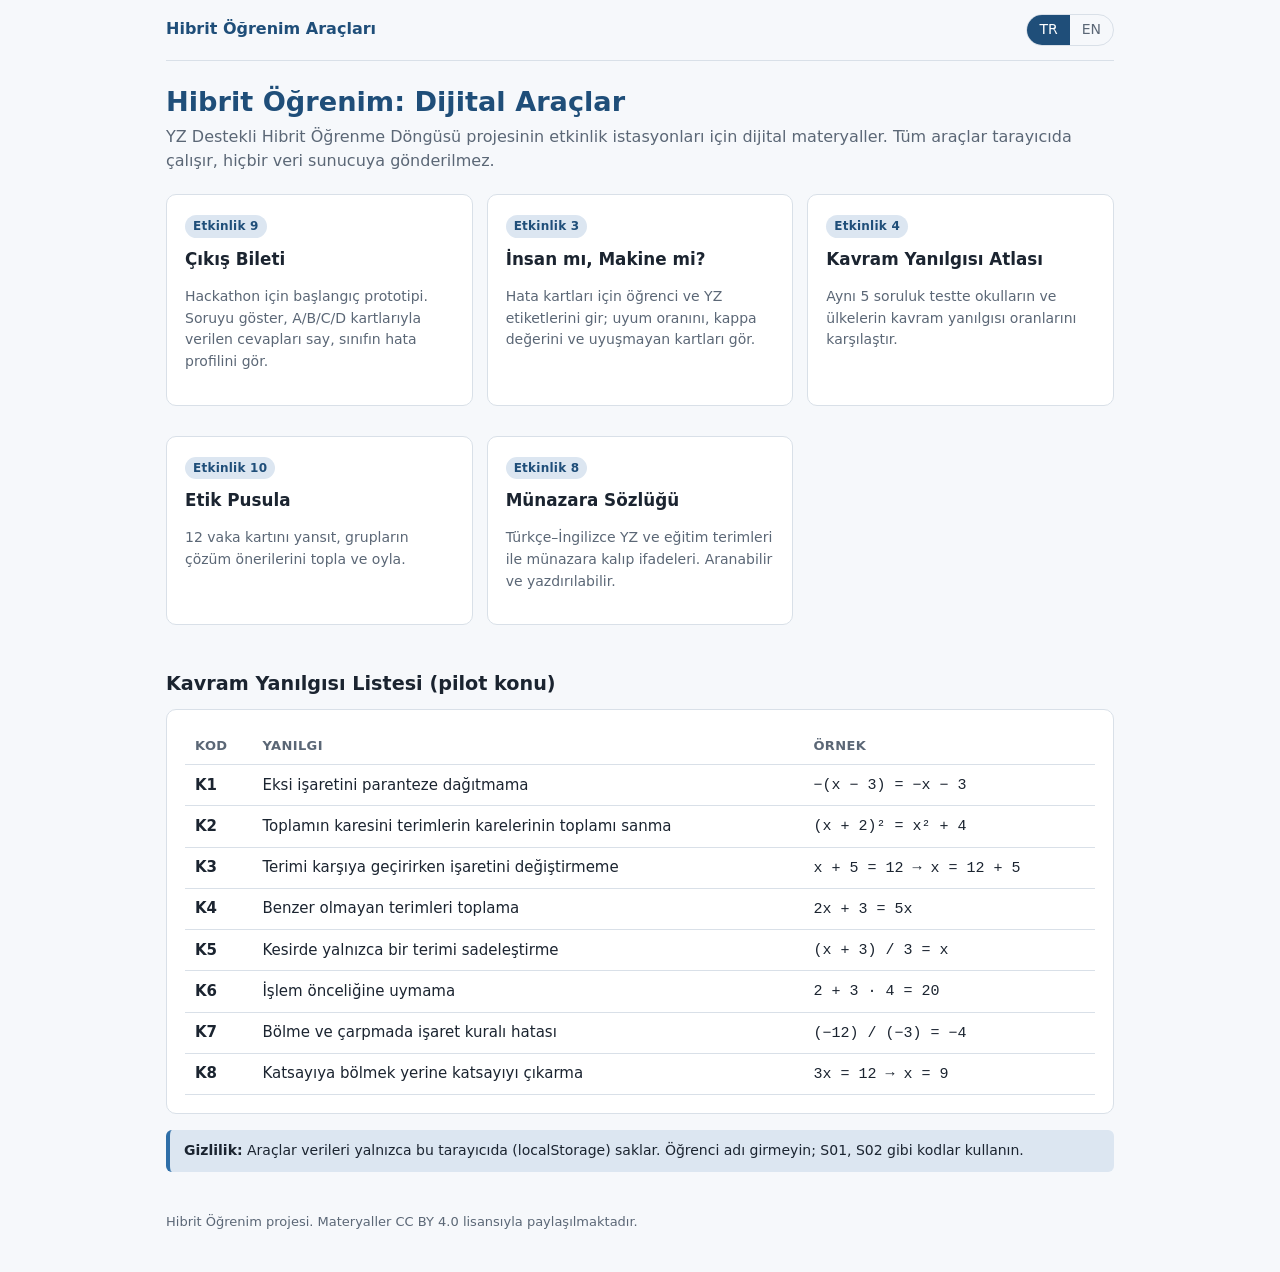
==== index.html @ b0fda3ae "Hibrit Öğrenim dijital araçları: çıkış bileti, etiket karşılaştırma, atlas, etik pusula, sözlük Co-A" ====
<!doctype html>
<html lang="tr">
<head>
<meta charset="utf-8">
<meta name="viewport" content="width=device-width, initial-scale=1">
<title>Hibrit Öğrenim Araçları</title>
<link rel="stylesheet" href="assets/style.css">
</head>
<body>
<div class="wrap">
  <h1 data-en="Hybrid Learning: Digital Tools">Hibrit Öğrenim: Dijital Araçlar</h1>
  <p class="lead" data-en="Digital materials for the activity stations of the AI-Assisted Hybrid Learning Loop project. Every tool runs in the browser; no data is sent to any server.">YZ Destekli Hibrit Öğrenme Döngüsü projesinin etkinlik istasyonları için dijital materyaller. Tüm araçlar tarayıcıda çalışır, hiçbir veri sunucuya gönderilmez.</p>

  <div class="grid">
    <a class="card tool" href="cikis-bileti/">
      <span class="tag" data-en="Station 9">Etkinlik 9</span>
      <h3 data-en="Exit Ticket">Çıkış Bileti</h3>
      <p class="muted small" data-en="Starter prototype for the hackathon. Show a question, count answers with A/B/C/D cards and get the class error profile.">Hackathon için başlangıç prototipi. Soruyu göster, A/B/C/D kartlarıyla verilen cevapları say, sınıfın hata profilini gör.</p>
    </a>
    <a class="card tool" href="etiket-karsilastirma/">
      <span class="tag" data-en="Station 3">Etkinlik 3</span>
      <h3 data-en="Human or Machine?">İnsan mı, Makine mi?</h3>
      <p class="muted small" data-en="Enter student and AI labels for the error cards; see agreement rate, kappa and mismatches.">Hata kartları için öğrenci ve YZ etiketlerini gir; uyum oranını, kappa değerini ve uyuşmayan kartları gör.</p>
    </a>
    <a class="card tool" href="atlas/">
      <span class="tag" data-en="Station 4">Etkinlik 4</span>
      <h3 data-en="Misconception Atlas">Kavram Yanılgısı Atlası</h3>
      <p class="muted small" data-en="Compare the misconception rates of schools and countries on the same 5-question test.">Aynı 5 soruluk testte okulların ve ülkelerin kavram yanılgısı oranlarını karşılaştır.</p>
    </a>
    <a class="card tool" href="etik-pusula/">
      <span class="tag" data-en="Station 10">Etkinlik 10</span>
      <h3 data-en="Ethics Compass">Etik Pusula</h3>
      <p class="muted small" data-en="Project the 12 case cards, collect group proposals and vote.">12 vaka kartını yansıt, grupların çözüm önerilerini topla ve oyla.</p>
    </a>
    <a class="card tool" href="sozluk/">
      <span class="tag" data-en="Station 8">Etkinlik 8</span>
      <h3 data-en="Debate Glossary">Münazara Sözlüğü</h3>
      <p class="muted small" data-en="Turkish–English AI and education terms plus debate phrases. Searchable and printable.">Türkçe–İngilizce YZ ve eğitim terimleri ile münazara kalıp ifadeleri. Aranabilir ve yazdırılabilir.</p>
    </a>
  </div>

  <h2 data-en="Misconception list (pilot topic)">Kavram Yanılgısı Listesi (pilot konu)</h2>
  <div class="card table-wrap">
    <table id="misc"><thead><tr><th data-en="Code">Kod</th><th data-en="Misconception">Yanılgı</th><th data-en="Example">Örnek</th></tr></thead><tbody></tbody></table>
  </div>

  <div class="note" data-en="<b>Privacy:</b> The tools store data only in this browser (localStorage). Do not enter student names; use codes such as S01, S02.">
    <b>Gizlilik:</b> Araçlar verileri yalnızca bu tarayıcıda (localStorage) saklar. Öğrenci adı girmeyin; S01, S02 gibi kodlar kullanın.
  </div>

  <footer data-en="Hybrid Learning project. Materials are shared under CC BY 4.0.">Hibrit Öğrenim projesi. Materyaller CC BY 4.0 lisansıyla paylaşılmaktadır.</footer>
</div>
<script src="assets/common.js"></script>
<script src="assets/data.js"></script>
<script>
  HO.header('./');
  function render() {
    document.querySelector('#misc tbody').innerHTML = MISC.map(m =>
      '<tr><td><b>' + m.code + '</b></td><td>' + HO.esc(HO.L(m)) + '</td><td><code>' + HO.esc(m.ex) + '</code></td></tr>').join('');
  }
  render(); HO.applyStatic();
  document.addEventListener('langchange', render);
</script>
</body>
</html>
---- assets/style.css ----
:root {
  --bg: #f6f8fb;
  --card: #ffffff;
  --text: #1b2430;
  --muted: #5b6776;
  --line: #d9e0e8;
  --accent: #1f4e79;
  --accent-2: #2f6fa8;
  --accent-soft: #dce6f1;
  --ok: #1e7a4a;
  --ok-soft: #dff3e8;
  --warn: #9a5b00;
  --warn-soft: #fbeed8;
  --bad: #a2332b;
  --bad-soft: #f8e0de;
  --radius: 10px;
}
@media (prefers-color-scheme: dark) {
  :root {
    --bg: #11161d;
    --card: #1a212b;
    --text: #e6ebf1;
    --muted: #9aa6b4;
    --line: #2c3642;
    --accent: #7fb2e5;
    --accent-2: #9cc6ef;
    --accent-soft: #22374d;
    --ok: #6fd19b;
    --ok-soft: #173426;
    --warn: #f0b860;
    --warn-soft: #3a2c14;
    --bad: #f08a80;
    --bad-soft: #3d1d1a;
  }
}
* { box-sizing: border-box; }
html, body { margin: 0; }
body {
  background: var(--bg);
  color: var(--text);
  font: 16px/1.55 system-ui, -apple-system, "Segoe UI", Roboto, Arial, sans-serif;
}
.wrap { max-width: 980px; margin: 0 auto; padding: 0 16px 48px; }
header.top {
  display: flex; align-items: center; justify-content: space-between; gap: 12px;
  padding: 14px 0; border-bottom: 1px solid var(--line); margin-bottom: 24px;
}
header.top a.home { color: var(--accent); text-decoration: none; font-weight: 600; }
.lang { display: inline-flex; border: 1px solid var(--line); border-radius: 999px; overflow: hidden; }
.lang button { border: 0; background: transparent; color: var(--muted); padding: 4px 12px; cursor: pointer; font: inherit; font-size: 14px; }
.lang button.on { background: var(--accent); color: var(--card); }
h1 { font-size: 1.7rem; line-height: 1.25; margin: 0 0 6px; color: var(--accent); }
h2 { font-size: 1.2rem; margin: 28px 0 10px; }
h3 { font-size: 1.05rem; margin: 0 0 6px; }
p.lead { color: var(--muted); margin: 0 0 20px; }
.card {
  background: var(--card); border: 1px solid var(--line); border-radius: var(--radius);
  padding: 18px; margin-bottom: 16px;
}
.grid { display: grid; gap: 14px; grid-template-columns: repeat(auto-fill, minmax(260px, 1fr)); }
a.tool { display: block; text-decoration: none; color: inherit; transition: border-color .15s, transform .15s; }
a.tool:hover { border-color: var(--accent-2); transform: translateY(-2px); }
.tag { display: inline-block; font-size: 12px; font-weight: 600; letter-spacing: .02em; padding: 2px 8px; border-radius: 999px; background: var(--accent-soft); color: var(--accent); margin-bottom: 8px; }
.muted { color: var(--muted); }
.small { font-size: 14px; }
button.btn, a.btn {
  display: inline-flex; align-items: center; justify-content: center; gap: 6px;
  border: 1px solid var(--accent); background: var(--accent); color: var(--card);
  padding: 8px 14px; border-radius: 8px; font: inherit; font-size: 15px; cursor: pointer; text-decoration: none;
}
button.btn.ghost, a.btn.ghost { background: transparent; color: var(--accent); }
button.btn:disabled { opacity: .45; cursor: not-allowed; }
.row { display: flex; flex-wrap: wrap; gap: 10px; align-items: center; }
select, input[type=text], input[type=number], textarea {
  font: inherit; color: var(--text); background: var(--card);
  border: 1px solid var(--line); border-radius: 8px; padding: 7px 10px; max-width: 100%;
}
textarea { width: 100%; min-height: 70px; }
.table-wrap { overflow-x: auto; }
table { border-collapse: collapse; width: 100%; font-size: 15px; }
th, td { border-bottom: 1px solid var(--line); padding: 8px 10px; text-align: left; vertical-align: middle; }
th { color: var(--muted); font-weight: 600; font-size: 13px; text-transform: uppercase; letter-spacing: .03em; }
.stat { font-size: 2rem; font-weight: 700; color: var(--accent); line-height: 1.1; }
.stats { display: grid; gap: 12px; grid-template-columns: repeat(auto-fit, minmax(150px, 1fr)); }
.bar { height: 14px; border-radius: 4px; background: var(--accent-2); min-width: 2px; }
.bar.bad { background: var(--bad); }
.bar.ok { background: var(--ok); }
.barrow { display: grid; grid-template-columns: 150px 1fr 56px; gap: 10px; align-items: center; margin: 6px 0; font-size: 14px; }
@media (max-width: 560px) { .barrow { grid-template-columns: 90px 1fr 48px; } }
.pill-ok { background: var(--ok-soft); color: var(--ok); padding: 2px 8px; border-radius: 6px; font-size: 13px; font-weight: 600; }
.pill-bad { background: var(--bad-soft); color: var(--bad); padding: 2px 8px; border-radius: 6px; font-size: 13px; font-weight: 600; }
.pill-warn { background: var(--warn-soft); color: var(--warn); padding: 2px 8px; border-radius: 6px; font-size: 13px; font-weight: 600; }
.big { font-size: clamp(1.4rem, 4vw, 2.4rem); font-weight: 700; line-height: 1.3; }
.counter { display: grid; grid-template-columns: 1fr auto auto auto; gap: 8px; align-items: center; padding: 10px 0; border-bottom: 1px solid var(--line); }
.counter .n { min-width: 2.2em; text-align: center; font-size: 1.4rem; font-weight: 700; }
.counter button { width: 44px; height: 44px; font-size: 1.3rem; padding: 0; }
.note { border-left: 4px solid var(--accent-2); background: var(--accent-soft); padding: 10px 14px; border-radius: 6px; font-size: 14px; }
footer { margin-top: 40px; color: var(--muted); font-size: 13px; }
@media print {
  header.top, .noprint, footer { display: none !important; }
  body { background: #fff; color: #000; }
  .card { border-color: #bbb; break-inside: avoid; }
}
.grid > *, .stats > * { min-width: 0; }
td code { white-space: normal; word-break: break-word; }
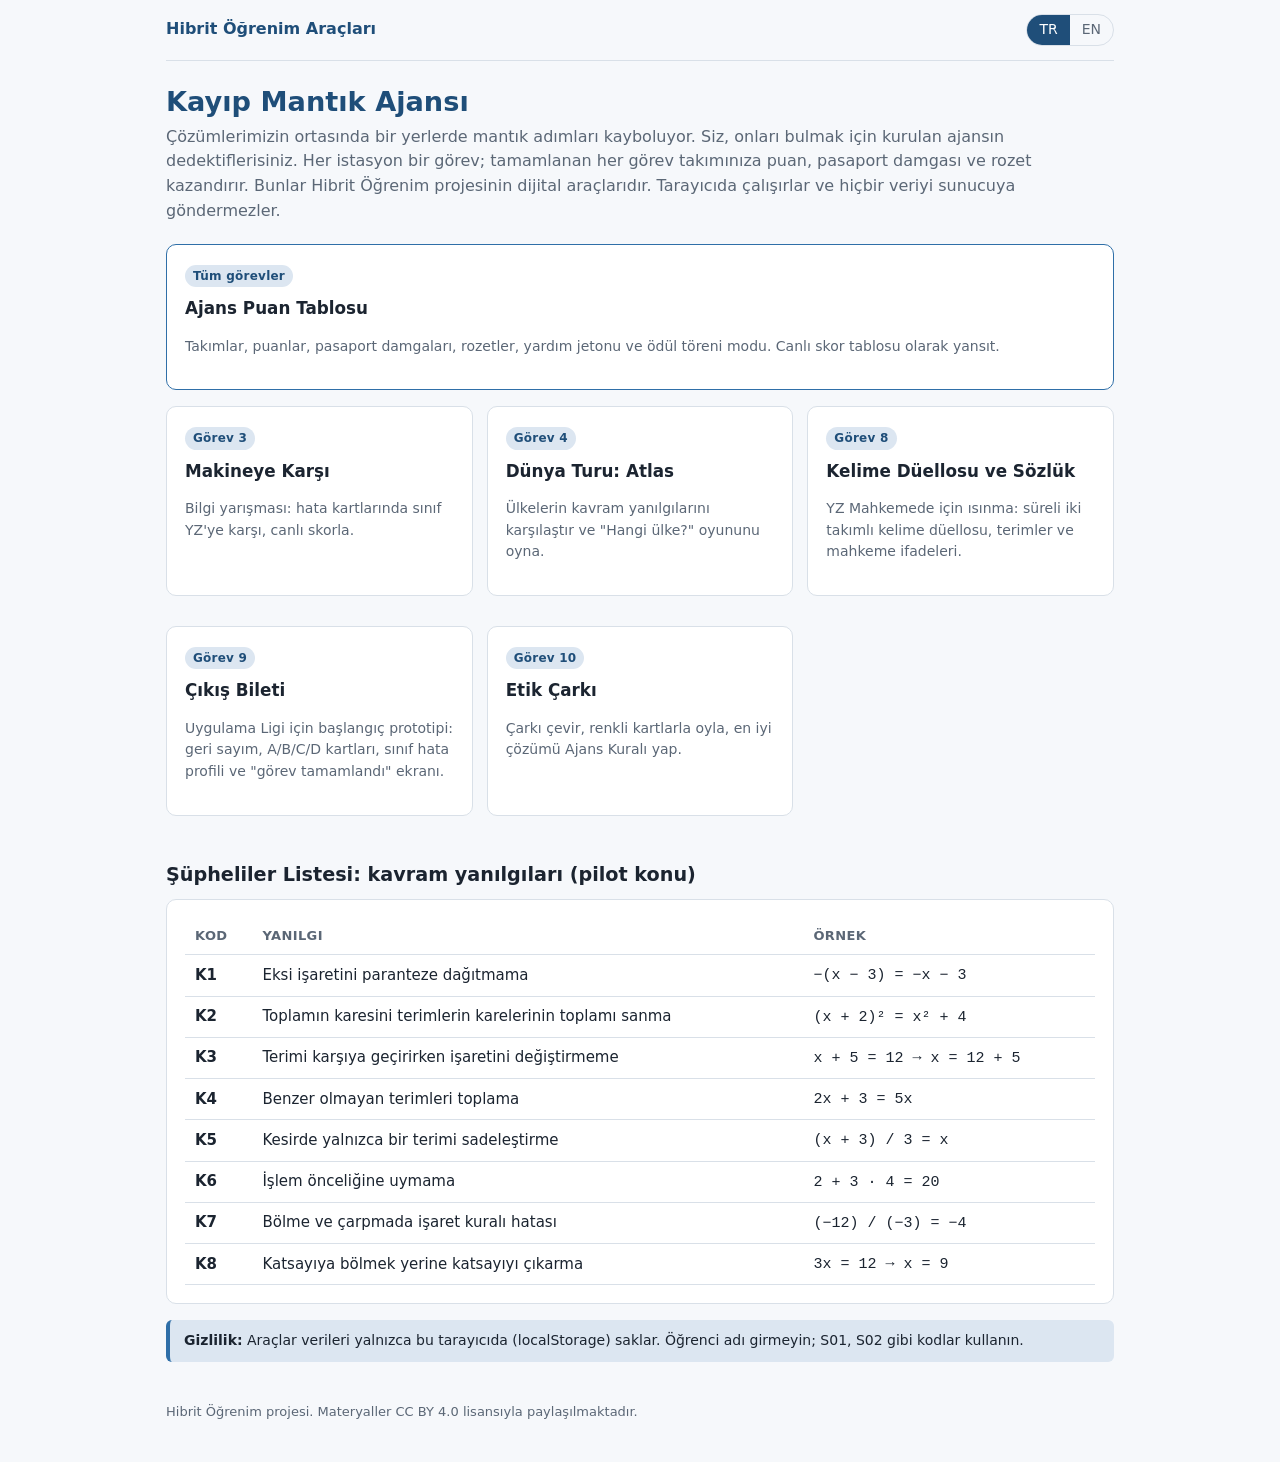
==== commit 6feb40a3: "Kayıp Mantık Ajansı: oyunlaştırma, puan tablosu, çark, düello, Sınıf vs YZ skoru Co-Authored-By: Cla" ====
--- a/index.html
+++ b/index.html
@@ -3,43 +3,49 @@
 <head>
 <meta charset="utf-8">
 <meta name="viewport" content="width=device-width, initial-scale=1">
-<title>Hibrit Öğrenim Araçları</title>
+<title>Kayıp Mantık Ajansı</title>
 <link rel="stylesheet" href="assets/style.css">
 </head>
 <body>
 <div class="wrap">
-  <h1 data-en="Hybrid Learning: Digital Tools">Hibrit Öğrenim: Dijital Araçlar</h1>
-  <p class="lead" data-en="Digital materials for the activity stations of the AI-Assisted Hybrid Learning Loop project. Every tool runs in the browser; no data is sent to any server.">YZ Destekli Hibrit Öğrenme Döngüsü projesinin etkinlik istasyonları için dijital materyaller. Tüm araçlar tarayıcıda çalışır, hiçbir veri sunucuya gönderilmez.</p>
+  <h1 data-en="Lost Logic Agency">Kayıp Mantık Ajansı</h1>
+  <p class="lead" data-en="Somewhere in the middle of our solutions, steps of logic go missing. You are the detectives of the agency set up to find them. Each station is a mission; every completed mission earns your team points, passport stamps and badges. These are the digital tools of the Hybrid Learning project. They run in the browser and send no data to any server.">Çözümlerimizin ortasında bir yerlerde mantık adımları kayboluyor. Siz, onları bulmak için kurulan ajansın dedektiflerisiniz. Her istasyon bir görev; tamamlanan her görev takımınıza puan, pasaport damgası ve rozet kazandırır. Bunlar Hibrit Öğrenim projesinin dijital araçlarıdır. Tarayıcıda çalışırlar ve hiçbir veriyi sunucuya göndermezler.</p>
+
+  <a class="card tool" href="puan-tablosu/" style="border-color:var(--accent-2)">
+    <span class="tag" data-en="All stations">Tüm görevler</span>
+    <h3 data-en="Agency Scoreboard">Ajans Puan Tablosu</h3>
+    <p class="muted small" data-en="Teams, points, passport stamps, badges, help tokens and an award ceremony mode. Project it as a live scoreboard.">Takımlar, puanlar, pasaport damgaları, rozetler, yardım jetonu ve ödül töreni modu. Canlı skor tablosu olarak yansıt.</p>
+  </a>
 
   <div class="grid">
-    <a class="card tool" href="cikis-bileti/">
-      <span class="tag" data-en="Station 9">Etkinlik 9</span>
-      <h3 data-en="Exit Ticket">Çıkış Bileti</h3>
-      <p class="muted small" data-en="Starter prototype for the hackathon. Show a question, count answers with A/B/C/D cards and get the class error profile.">Hackathon için başlangıç prototipi. Soruyu göster, A/B/C/D kartlarıyla verilen cevapları say, sınıfın hata profilini gör.</p>
-    </a>
     <a class="card tool" href="etiket-karsilastirma/">
-      <span class="tag" data-en="Station 3">Etkinlik 3</span>
-      <h3 data-en="Human or Machine?">İnsan mı, Makine mi?</h3>
-      <p class="muted small" data-en="Enter student and AI labels for the error cards; see agreement rate, kappa and mismatches.">Hata kartları için öğrenci ve YZ etiketlerini gir; uyum oranını, kappa değerini ve uyuşmayan kartları gör.</p>
+      <span class="tag" data-en="Station 3">Görev 3</span>
+      <h3 data-en="Versus the Machine">Makineye Karşı</h3>
+      <p class="muted small" data-en="Quiz match: the class against the AI on the error cards, with a live scoreboard.">Bilgi yarışması: hata kartlarında sınıf YZ'ye karşı, canlı skorla.</p>
     </a>
     <a class="card tool" href="atlas/">
-      <span class="tag" data-en="Station 4">Etkinlik 4</span>
-      <h3 data-en="Misconception Atlas">Kavram Yanılgısı Atlası</h3>
-      <p class="muted small" data-en="Compare the misconception rates of schools and countries on the same 5-question test.">Aynı 5 soruluk testte okulların ve ülkelerin kavram yanılgısı oranlarını karşılaştır.</p>
+      <span class="tag" data-en="Station 4">Görev 4</span>
+      <h3 data-en="World Tour: Atlas">Dünya Turu: Atlas</h3>
+      <p class="muted small" data-en="Compare misconceptions across countries and play &quot;Guess the country&quot;.">Ülkelerin kavram yanılgılarını karşılaştır ve "Hangi ülke?" oyununu oyna.</p>
+    </a>
+    <a class="card tool" href="sozluk/">
+      <span class="tag" data-en="Station 8">Görev 8</span>
+      <h3 data-en="Word Duel and Glossary">Kelime Düellosu ve Sözlük</h3>
+      <p class="muted small" data-en="Warm up for AI on Trial: a timed two-team word duel, terms and courtroom phrases.">YZ Mahkemede için ısınma: süreli iki takımlı kelime düellosu, terimler ve mahkeme ifadeleri.</p>
+    </a>
+    <a class="card tool" href="cikis-bileti/">
+      <span class="tag" data-en="Station 9">Görev 9</span>
+      <h3 data-en="Exit Ticket">Çıkış Bileti</h3>
+      <p class="muted small" data-en="Starter prototype for the App League: countdown, A/B/C/D cards, class error profile and a mission-complete screen.">Uygulama Ligi için başlangıç prototipi: geri sayım, A/B/C/D kartları, sınıf hata profili ve "görev tamamlandı" ekranı.</p>
     </a>
     <a class="card tool" href="etik-pusula/">
-      <span class="tag" data-en="Station 10">Etkinlik 10</span>
-      <h3 data-en="Ethics Compass">Etik Pusula</h3>
-      <p class="muted small" data-en="Project the 12 case cards, collect group proposals and vote.">12 vaka kartını yansıt, grupların çözüm önerilerini topla ve oyla.</p>
-    </a>
-    <a class="card tool" href="sozluk/">
-      <span class="tag" data-en="Station 8">Etkinlik 8</span>
-      <h3 data-en="Debate Glossary">Münazara Sözlüğü</h3>
-      <p class="muted small" data-en="Turkish–English AI and education terms plus debate phrases. Searchable and printable.">Türkçe–İngilizce YZ ve eğitim terimleri ile münazara kalıp ifadeleri. Aranabilir ve yazdırılabilir.</p>
+      <span class="tag" data-en="Station 10">Görev 10</span>
+      <h3 data-en="Ethics Wheel">Etik Çarkı</h3>
+      <p class="muted small" data-en="Spin the wheel, vote with colour cards, turn the best solution into an Agency Rule.">Çarkı çevir, renkli kartlarla oyla, en iyi çözümü Ajans Kuralı yap.</p>
     </a>
   </div>
 
-  <h2 data-en="Misconception list (pilot topic)">Kavram Yanılgısı Listesi (pilot konu)</h2>
+  <h2 data-en="Suspects list: misconceptions (pilot topic)">Şüpheliler Listesi: kavram yanılgıları (pilot konu)</h2>
   <div class="card table-wrap">
     <table id="misc"><thead><tr><th data-en="Code">Kod</th><th data-en="Misconception">Yanılgı</th><th data-en="Example">Örnek</th></tr></thead><tbody></tbody></table>
   </div>
--- a/assets/style.css
+++ b/assets/style.css
@@ -103,3 +103,22 @@
 }
 .grid > *, .stats > * { min-width: 0; }
 td code { white-space: normal; word-break: break-word; }
+
+/* --- Oyun öğeleri --- */
+.timer { font-variant-numeric: tabular-nums; font-size: clamp(2rem, 7vw, 3.4rem); font-weight: 800; color: var(--accent); line-height: 1; }
+.timer.low { color: var(--bad); animation: pulse .6s ease-in-out infinite alternate; }
+@keyframes pulse { from { transform: scale(1); } to { transform: scale(1.08); } }
+.scoreboard { display: grid; grid-template-columns: 1fr auto 1fr; gap: 12px; align-items: center; text-align: center; }
+.scoreboard .side { background: var(--accent-soft); border-radius: var(--radius); padding: 16px 8px; }
+.scoreboard .side.ai { background: var(--bad-soft); }
+.scoreboard .pts { font-size: clamp(2.4rem, 9vw, 4rem); font-weight: 800; line-height: 1; }
+.scoreboard .vs { font-weight: 800; color: var(--muted); }
+.celebrate { text-align: center; padding: 22px 12px; border-radius: var(--radius); background: var(--ok-soft); color: var(--ok); font-weight: 700; font-size: 1.3rem; animation: pop .5s ease-out; }
+@keyframes pop { 0% { transform: scale(.7); opacity: 0; } 70% { transform: scale(1.05); } 100% { transform: scale(1); opacity: 1; } }
+.confetti { position: fixed; inset: 0; pointer-events: none; overflow: hidden; z-index: 50; }
+.confetti i { position: absolute; top: -12px; width: 9px; height: 14px; border-radius: 2px; animation: fall linear forwards; }
+@keyframes fall { to { transform: translateY(105vh) rotate(720deg); } }
+.badge { display: inline-block; font-size: 12px; font-weight: 700; padding: 3px 9px; border-radius: 999px; background: var(--warn-soft); color: var(--warn); margin: 2px; }
+.stamp { display: inline-flex; width: 26px; height: 26px; border-radius: 50%; border: 2px dashed var(--line); align-items: center; justify-content: center; font-size: 12px; font-weight: 700; color: var(--muted); cursor: pointer; background: transparent; padding: 0; }
+.stamp.on { border-style: solid; border-color: var(--ok); background: var(--ok); color: var(--card); }
+@media (prefers-reduced-motion: reduce) { .confetti { display: none; } .timer.low, .celebrate { animation: none; } }
